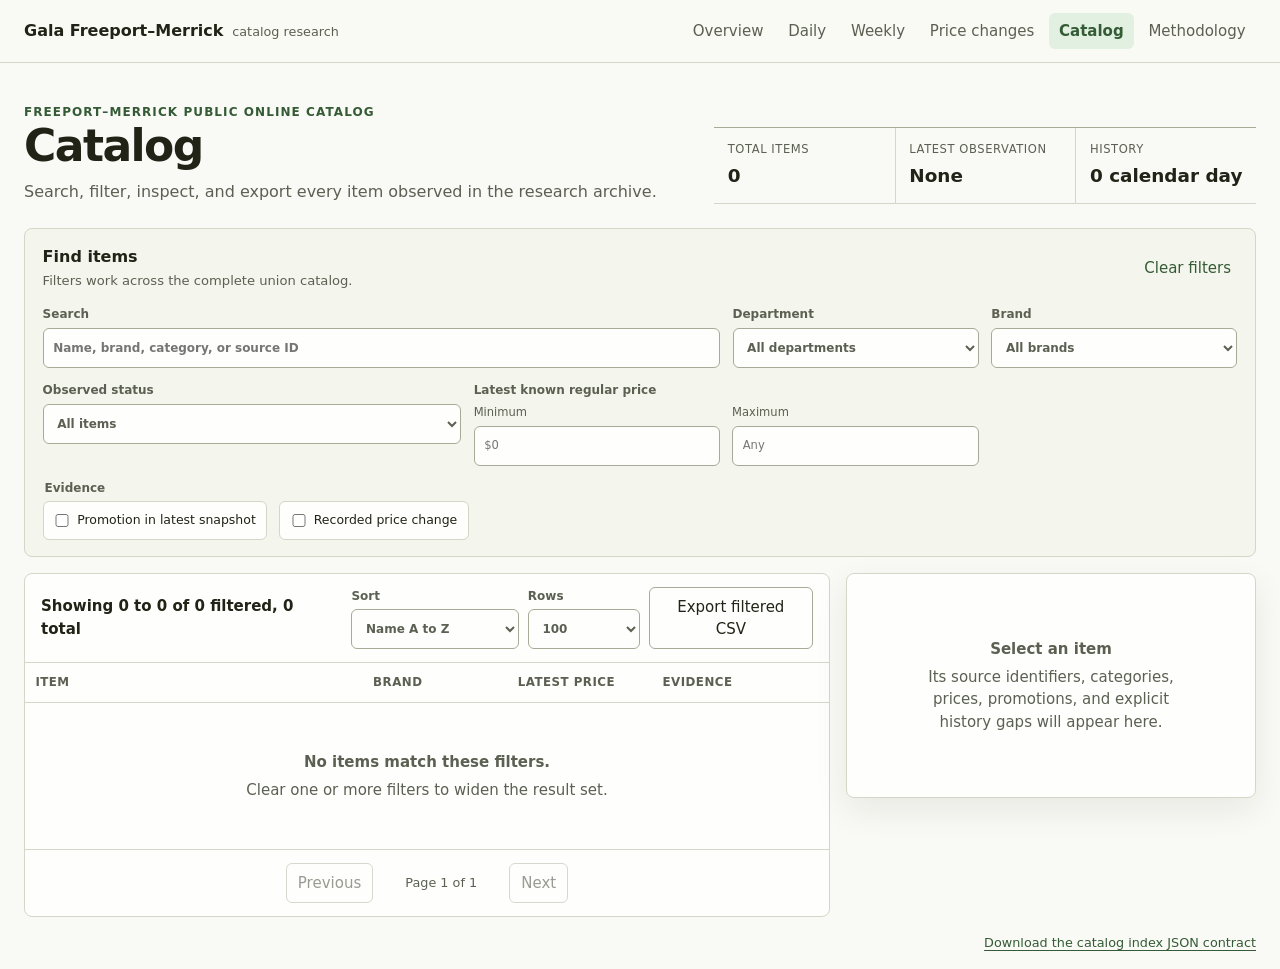
==== docs/catalog-history.html @ 2a1fd4ed "Build Gala Freeport catalog research" ====
<!doctype html><html lang="en"><head><meta charset="utf-8"><meta name="viewport" content="width=device-width,initial-scale=1"><meta http-equiv="refresh" content="0; url=catalog.html"><link rel="canonical" href="catalog.html"><title>Catalog</title></head><body><p>This page has moved to <a href="catalog.html">Catalog</a>.</p></body></html>
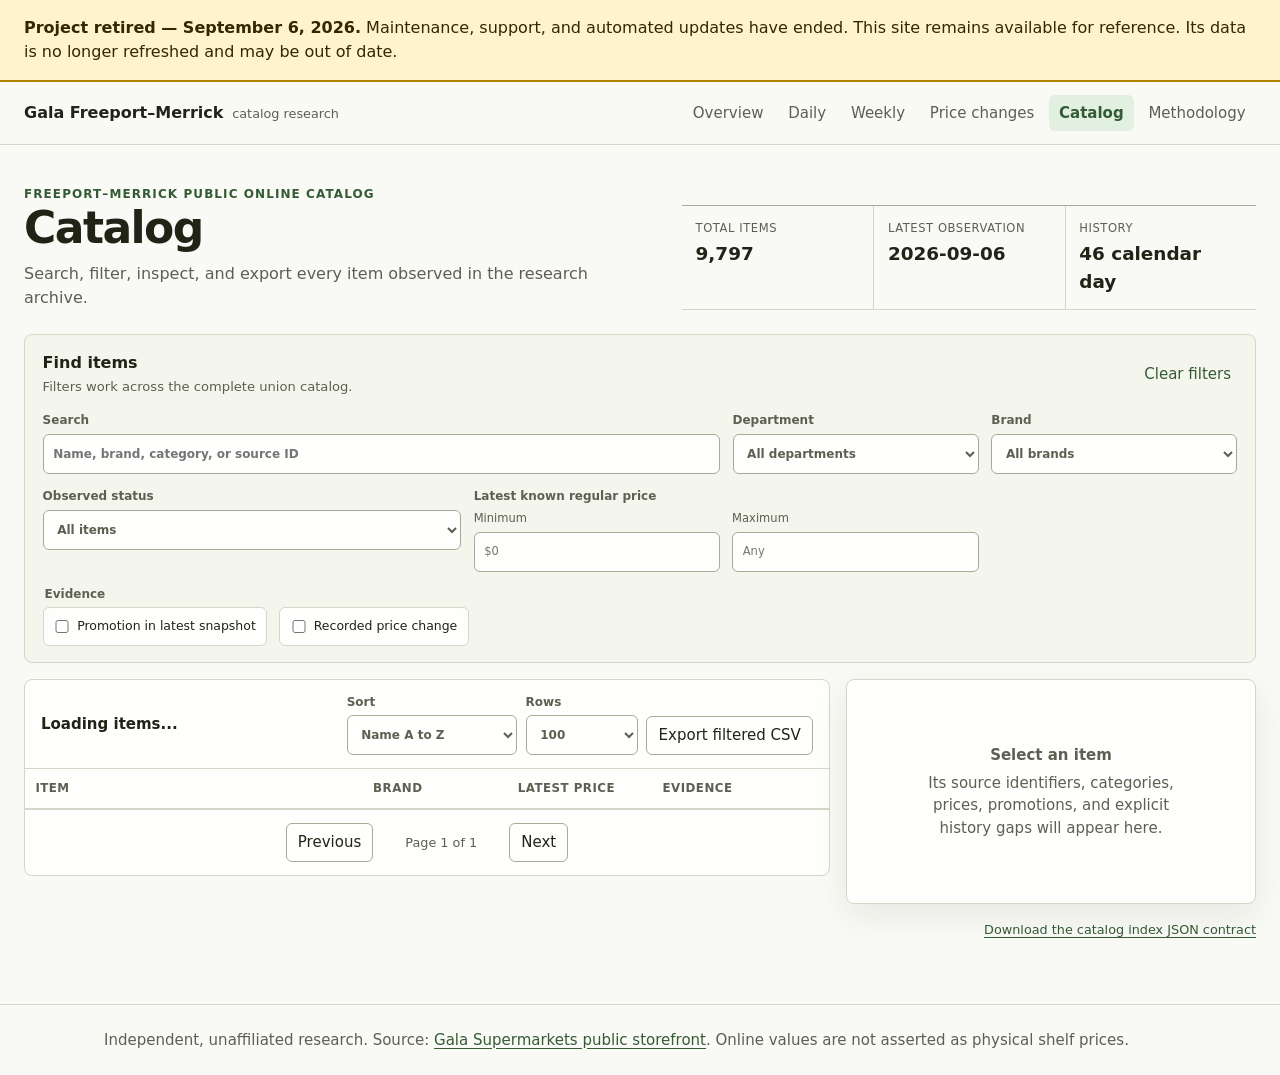
==== commit 50a4dfff: "docs: retire project and display end-of-life notices" ====
--- a/docs/catalog-history.html
+++ b/docs/catalog-history.html
@@ -1 +1,6 @@
-<!doctype html><html lang="en"><head><meta charset="utf-8"><meta name="viewport" content="width=device-width,initial-scale=1"><meta http-equiv="refresh" content="0; url=catalog.html"><link rel="canonical" href="catalog.html"><title>Catalog</title></head><body><p>This page has moved to <a href="catalog.html">Catalog</a>.</p></body></html>+<!doctype html><html lang="en"><head><meta charset="utf-8"><meta name="viewport" content="width=device-width,initial-scale=1"><meta http-equiv="refresh" content="0; url=catalog.html"><link rel="canonical" href="catalog.html"><title>Catalog</title></head><body>
+<!-- project-retirement-notice -->
+<aside aria-label="Project retirement notice" style="position:relative;z-index:2147483647;display:block;box-sizing:border-box;width:100%;margin:0;padding:16px 24px;background:#fff3cd;color:#332701;border-bottom:2px solid #ad8000;font:16px/1.5 system-ui,sans-serif;text-align:left">
+<strong>Project retired — September 6, 2026.</strong> Maintenance, support, and automated updates have ended. This site remains available for reference. Its data is no longer refreshed and may be out of date.
+</aside>
+<p>This page has moved to <a href="catalog.html">Catalog</a>.</p></body></html>
